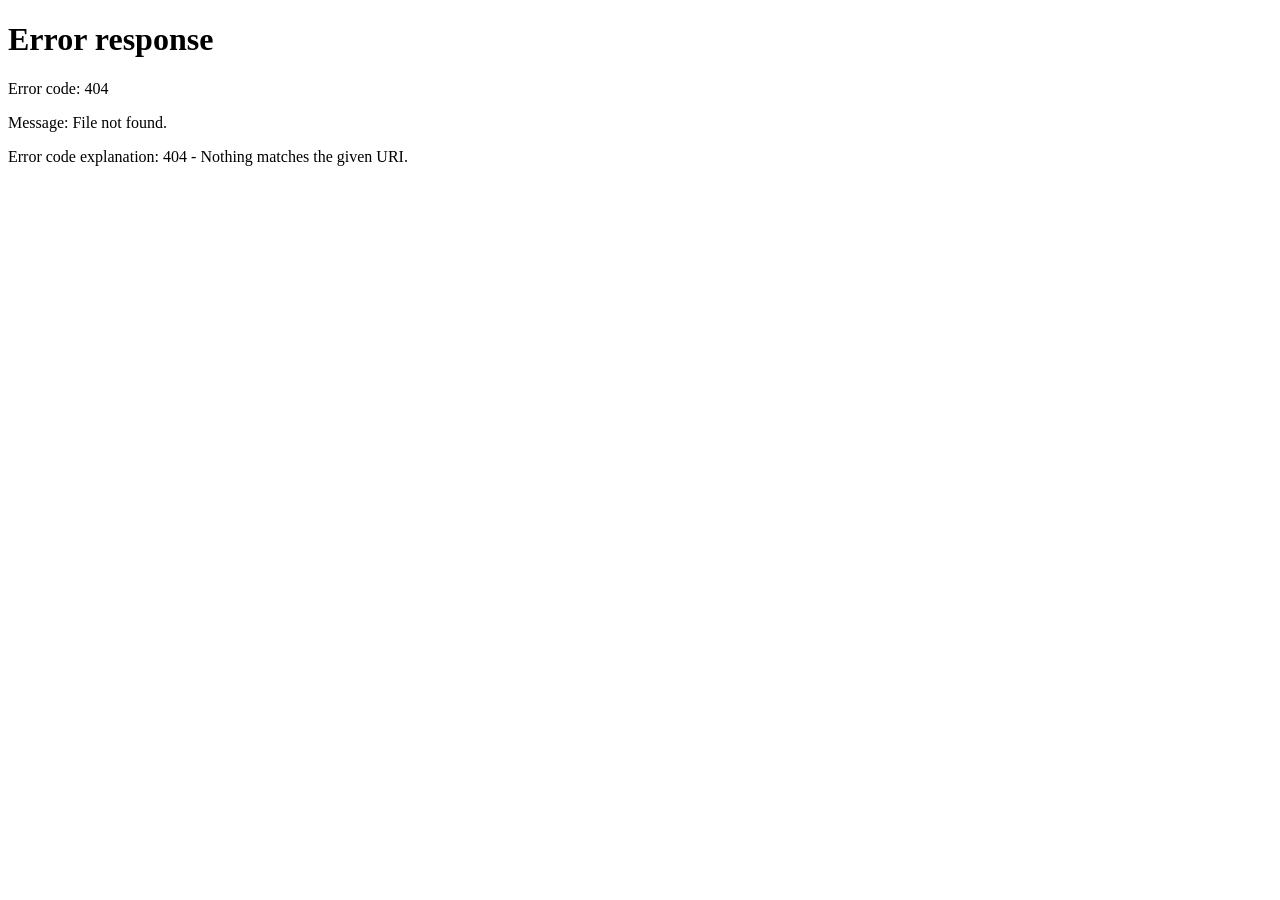
==== LUNETTE-GIFTS-FRONTEND/staff/index.html @ 9e0d80ba "Update link to open Boutique Store" ====
<!DOCTYPE html>
<html lang="en">
<head>
    <meta charset="UTF-8">
    <meta name="viewport" content="width=device-width, initial-scale=1.0">
    <title>Staff Order-Entry System — Lunette Gifts</title>
    <link rel="stylesheet" href="../css/boutique-theme.css">
    <link rel="stylesheet" href="../css/dashboard.css">
</head>
<body>

    <div class="dashboard-layout">
        <!-- Sidebar -->
        <aside class="dashboard-sidebar">
            <div class="sidebar-header">
                <div class="sidebar-logo-title">LUNETTE GIFTS</div>
                <div class="sidebar-logo-role">Staff Order-Entry</div>
            </div>

            <ul class="sidebar-nav">
                <li class="sidebar-link active" onclick="switchStaffTab('staff-tab-entry')">
                    <span>📝</span> Walk-in / Phone Order
                </li>
                <li class="sidebar-link" onclick="switchStaffTab('staff-tab-orders')">
                    <span>📦</span> Orders & Status
                </li>
                <li class="sidebar-link" onclick="switchStaffTab('staff-tab-inventory')">
                    <span>🏷️</span> Live Stock & Inventory
                </li>
            </ul>

            <div class="sidebar-footer">
                <div>
                    <span style="font-size: 11px; color: #786C68; display: block;">Logged in as:</span>
                    <strong class="user-tag" id="staff-username-display">Staff</strong>
                </div>
                <button class="logout-btn" onclick="staffLogout()">Logout</button>
            </div>
        </aside>

        <!-- Main Content -->
        <main class="dashboard-main">
            <!-- Top Header -->
            <div class="dashboard-header">
                <div>
                    <h1 class="dashboard-title">Staff Workshop Terminal</h1>
                    <p class="dashboard-desc">Assist walk-in clients, intake customer photos, and track production progress.</p>
                </div>
                <a href="/index.html" class="btn-secondary" style="font-size: 12px; padding: 8px 16px;">
    👁️ Open Boutique Store
</a>
            </div>

            <!-- TAB 1: ORDER ENTRY SYSTEM -->
            <div id="staff-tab-entry" class="staff-pane">
                <div class="dash-panel">
                    <h2 style="font-size: 18px; color: #2C2523; margin-bottom: 20px;">
                        New Customer Walk-in / Phone Order
                    </h2>

                    <!-- Step 1: Customer Lookup / Register -->
                    <div style="background: #FAF7F2; border: 1px solid #EADBCE; border-radius: 12px; padding: 20px; margin-bottom: 24px;">
                        <h3 style="font-size: 15px; margin-bottom: 12px;">Step 1: Customer Identification</h3>
                        <div style="display: flex; gap: 10px; max-width: 480px;">
                            <input type="text" class="input-field" id="staff-cust-search" placeholder="Enter Phone or Email" style="margin: 0;">
                            <button type="button" class="btn-secondary" onclick="lookupCustomer()" style="white-space: nowrap;">Find Customer</button>
                        </div>
                        <div id="staff-cust-result"></div>
                    </div>

                    <!-- Step 2: Product & Dynamic Photo Slots -->
                    <form id="staff-order-form" onsubmit="submitStaffOrder(event)">
                        <div style="background: #FAF7F2; border: 1px solid #EADBCE; border-radius: 12px; padding: 20px; margin-bottom: 24px;">
                            <h3 style="font-size: 15px; margin-bottom: 14px;">Step 2: Choose Product & Customization</h3>

                            <div style="display: grid; grid-template-columns: 1fr 1fr; gap: 16px; margin-bottom: 16px;">
                                <div>
                                    <label style="font-size: 12px; font-weight: 600;">Product Category & Type *</label>
                                    <select class="input-field" id="staff-product-select" onchange="onStaffProductChange(this.value)" required>
                                        <option value="">-- Choose Product --</option>
                                    </select>
                                </div>

                                <div id="staff-variant-group" style="display: none;">
                                    <label style="font-size: 12px; font-weight: 600;">Variant & Size *</label>
                                    <select class="input-field" id="staff-variant-select" onchange="onStaffVariantChange(this.value)">
                                    </select>
                                </div>
                            </div>

                            <div style="display: flex; align-items: center; gap: 20px; margin-bottom: 16px;">
                                <div>
                                    <label style="font-size: 12px; font-weight: 600; display: block; margin-bottom: 6px;">Quantity</label>
                                    <div class="qty-controller">
                                        <button type="button" class="qty-btn" onclick="adjustStaffQty(-1)">−</button>
                                        <input type="text" class="qty-input" id="staff-qty-input" value="1" readonly>
                                        <button type="button" class="qty-btn" onclick="adjustStaffQty(1)">+</button>
                                    </div>
                                </div>

                                <div style="margin-top: 18px;">
                                    <label style="display: flex; align-items: center; gap: 8px; cursor: pointer;">
                                        <input type="checkbox" id="staff-customization-check" onchange="calcStaffPrice()">
                                        <span style="font-size: 13px; font-weight: 600;">Add Customization</span>
                                    </label>
                                </div>
                            </div>

                            <div style="margin-bottom: 16px;">
                                <label style="font-size: 12px; font-weight: 600;">Customization Instructions / Text</label>
                                <input type="text" class="input-field" id="staff-custom-instructions" placeholder="e.g. Inscribe 'Happy 25th Anniversary' in cursive">
                            </div>

                            <!-- Dynamic Photo Slots Grid -->
                            <div style="border-top: 1px dashed #DBC8B8; padding-top: 16px;">
                                <div style="display: flex; justify-content: space-between; align-items: center; margin-bottom: 10px;">
                                    <strong style="font-size: 14px;">Customer Photos Upload</strong>
                                    <span id="staff-upload-counter" style="background: #C46D7E; color: #fff; font-size: 11px; padding: 2px 10px; border-radius: 999px;">0 / 0 photos</span>
                                </div>
                                <div id="staff-photo-slots" style="display: flex; gap: 10px; flex-wrap: wrap;">
                                    <!-- Dynamic slots populated by staff.js -->
                                </div>
                            </div>
                        </div>

                        <!-- Step 3: Delivery & Payment Details -->
                        <div style="background: #FAF7F2; border: 1px solid #EADBCE; border-radius: 12px; padding: 20px; margin-bottom: 24px;">
                            <h3 style="font-size: 15px; margin-bottom: 14px;">Step 3: Shipping & Payment Intake</h3>

                            <div style="display: grid; grid-template-columns: 1fr 1fr; gap: 14px; margin-bottom: 14px;">
                                <div>
                                    <label style="font-size: 12px; font-weight: 600;">Customer Full Name *</label>
                                    <input type="text" class="input-field" id="staff-order-name" required>
                                </div>
                                <div>
                                    <label style="font-size: 12px; font-weight: 600;">Phone / WhatsApp *</label>
                                    <input type="tel" class="input-field" id="staff-order-phone" required>
                                </div>
                            </div>

                            <div style="margin-bottom: 14px;">
                                <label style="font-size: 12px; font-weight: 600;">Email</label>
                                <input type="email" class="input-field" id="staff-order-email">
                            </div>

                            <div style="margin-bottom: 14px;">
                                <label style="font-size: 12px; font-weight: 600;">Shipping Address *</label>
                                <textarea class="input-field" id="staff-order-address" rows="2" required></textarea>
                            </div>

                            <div style="display: grid; grid-template-columns: 1fr 1fr; gap: 14px; margin-bottom: 14px;">
                                <div>
                                    <label style="font-size: 12px; font-weight: 600;">PIN Code *</label>
                                    <input type="text" class="input-field" id="staff-order-pin" placeholder="625001" required>
                                </div>
                                <div>
                                    <label style="font-size: 12px; font-weight: 600;">Delivery Zone *</label>
                                    <select class="input-field" id="staff-zone-select" onchange="calcStaffPrice()">
                                        <option value="MADURAI">Madurai Local (Flat ₹70)</option>
                                        <option value="OUTSIDE_MADURAI">Outside Madurai (Flat ₹100)</option>
                                    </select>
                                </div>
                            </div>

                            <div style="display: grid; grid-template-columns: 1fr 1fr; gap: 14px; margin-bottom: 14px;">
                                <div>
                                    <label style="font-size: 12px; font-weight: 600;">Payment Status *</label>
                                    <select class="input-field" id="staff-payment-status-select">
                                        <option value="PENDING">Pending Payment</option>
                                        <option value="CONFIRMED">Confirmed / Paid</option>
                                    </select>
                                </div>
                                <div>
                                    <label style="font-size: 12px; font-weight: 600;">Payment Reference / Notes</label>
                                    <input type="text" class="input-field" id="staff-payment-ref" placeholder="e.g. Cash received / UPI ID">
                                </div>
                            </div>

                            <div>
                                <label style="font-size: 12px; font-weight: 600;">Internal Staff Notes</label>
                                <input type="text" class="input-field" id="staff-order-notes" placeholder="e.g. Customer will pick up from store on Friday">
                            </div>
                        </div>

                        <!-- Price Breakdown & Submit -->
                        <div style="display: flex; align-items: center; justify-content: space-between; background: #FFFFFF; border: 1px solid #EFE4D8; border-radius: 12px; padding: 20px;">
                            <div>
                                <span style="font-size: 12px; color: #786C68;">Items Subtotal: <strong id="staff-order-subtotal">₹0</strong> | Delivery: <strong id="staff-order-delivery">₹70</strong></span>
                                <div style="font-size: 22px; font-weight: 700; color: #2C2523;">
                                    Total: <span id="staff-order-total" style="color: #C46D7E;">₹70</span>
                                </div>
                            </div>
                            <button type="submit" class="btn-primary" style="padding: 14px 28px;">
                                Submit Staff Order ➔
                            </button>
                        </div>
                    </form>
                </div>
            </div>

            <!-- TAB 2: ORDERS LIST & STATUS UPDATES -->
            <div id="staff-tab-orders" class="staff-pane" style="display: none;">
                <div class="dash-panel">
                    <div class="panel-header">
                        <h2 class="panel-title">Assigned & Active Workshop Orders</h2>
                        <button class="btn-action" onclick="loadStaffOrders()">↻ Refresh</button>
                    </div>

                    <table class="dash-table">
                        <thead>
                            <tr>
                                <th>Order Number</th>
                                <th>Customer</th>
                                <th>Items</th>
                                <th>Total</th>
                                <th>Status</th>
                                <th>Payment</th>
                                <th>Actions</th>
                            </tr>
                        </thead>
                        <tbody id="staff-orders-tbody">
                            <!-- Populated via staff.js -->
                        </tbody>
                    </table>
                </div>
            </div>

            <!-- TAB 3: LIVE INVENTORY -->
            <div id="staff-tab-inventory" class="staff-pane" style="display: none;">
                <div class="dash-panel">
                    <div class="panel-header">
                        <h2 class="panel-title">Workshop Stock Availability</h2>
                        <button class="btn-action" onclick="loadStaffInventory()">↻ Refresh</button>
                    </div>

                    <table class="dash-table">
                        <thead>
                            <tr>
                                <th>Product</th>
                                <th>Category</th>
                                <th>Price</th>
                                <th>Available Stock</th>
                                <th>Status</th>
                            </tr>
                        </thead>
                        <tbody id="staff-inventory-tbody">
                            <!-- Populated via staff.js -->
                        </tbody>
                    </table>
                </div>
            </div>
        </main>
    </div>

    <!-- Modal: Update Order Status -->
    <div class="modal-backdrop" id="staff-status-modal">
        <div class="modal-container" style="max-width: 440px; padding: 24px;">
            <h3 style="font-size: 18px; margin-bottom: 16px;">Update Order Status</h3>
            <input type="hidden" id="staff-status-order-id">

            <div style="margin-bottom: 14px;">
                <label style="font-size: 12px; font-weight: 600;">Lifecycle Status</label>
                <select class="input-field" id="staff-new-status-select">
                    <option value="ORDER_PLACED">ORDER_PLACED</option>
                    <option value="PAYMENT_CONFIRMED">PAYMENT_CONFIRMED</option>
                    <option value="DESIGN_PENDING">DESIGN_PENDING</option>
                    <option value="DESIGN_APPROVED">DESIGN_APPROVED</option>
                    <option value="IN_PRODUCTION">IN_PRODUCTION</option>
                    <option value="READY">READY</option>
                    <option value="OUT_FOR_DELIVERY">OUT_FOR_DELIVERY</option>
                    <option value="DELIVERED">DELIVERED</option>
                    <option value="CANCELLED">CANCELLED</option>
                </select>
            </div>

            <div style="margin-bottom: 20px;">
                <label style="font-size: 12px; font-weight: 600;">Status Notes (Visible in Tracking)</label>
                <input type="text" class="input-field" id="staff-status-notes" placeholder="e.g. Frame moulding cut & joined">
            </div>

            <div style="display: flex; gap: 10px; justify-content: flex-end;">
                <button class="btn-secondary" onclick="closeStaffStatusModal()">Cancel</button>
                <button class="btn-primary" onclick="updateStaffOrderStatus()">Save Status</button>
            </div>
        </div>
    </div>

    <!-- Scripts -->
    <script src="../js/config.js"></script>
    <script src="../js/boutique.js"></script>
    <script src="../js/staff.js"></script>
    <script>
        function switchStaffTab(paneId) {
            document.querySelectorAll('.staff-pane').forEach(p => p.style.display = 'none');
            document.querySelectorAll('.sidebar-link').forEach(l => l.classList.remove('active'));

            const target = document.getElementById(paneId);
            if (target) target.style.display = 'block';

            if (event && event.currentTarget) {
                event.currentTarget.classList.add('active');
            }
        }
    </script>
</body>
</html>
---- LUNETTE-GIFTS-FRONTEND/css/boutique-theme.css ----
/* =========================================================
   LUNETTE GIFTS — BOUTIQUE PREMIUM FLORAL THEME
   ========================================================= */

@import url('https://fonts.googleapis.com/css2?family=Playfair+Display:ital,wght@0,400;0,600;0,700;1,400;1,600&family=Poppins:wght@300;400;500;600;700&display=swap');

:root {
    --bg-ivory: #FAF7F2;
    --bg-surface: #FFFFFF;
    --bg-warm: #F4EDE4;
    --bg-cream: #FDFBF7;

    --rose-50: #FFF5F7;
    --rose-100: #FCE6EB;
    --rose-200: #F7CCD6;
    --rose-400: #E892A2;
    --rose-500: #C46D7E;
    --rose-600: #A85364;

    --sage-100: #EBF3ED;
    --sage-300: #A3C2AC;
    --sage-500: #7C9D86;
    --sage-700: #5B7B66;

    --gold-300: #E2CEB8;
    --gold-500: #B8977E;
    --gold-700: #8C6D54;

    --text-main: #2C2523;
    --text-muted: #786C68;
    --text-light: #A39692;

    --border-soft: #EFE4D8;
    --border-hover: #DBC8B8;

    --shadow-sm: 0 2px 8px rgba(92, 62, 45, 0.05);
    --shadow-md: 0 8px 24px rgba(92, 62, 45, 0.08);
    --shadow-lg: 0 16px 40px rgba(92, 62, 45, 0.12);

    --radius-sm: 8px;
    --radius-md: 14px;
    --radius-lg: 22px;
    --radius-full: 9999px;
}

* {
    box-sizing: border-box;
    margin: 0;
    padding: 0;
}

body {
    font-family: 'Poppins', sans-serif;
    background-color: var(--bg-ivory);
    color: var(--text-main);
    line-height: 1.6;
    overflow-x: hidden;
}

h1, h2, h3, h4, .font-serif {
    font-family: 'Playfair Display', serif;
}

a {
    color: inherit;
    text-decoration: none;
}

button {
    font-family: inherit;
    cursor: pointer;
    border: none;
    outline: none;
}

/* =========================================================
   TOP NOTICE & HEADER
   ========================================================= */

.top-bar {
    background: linear-gradient(90deg, #F8E5E8 0%, #FAF0E6 50%, #EBF3ED 100%);
    text-align: center;
    padding: 7px 16px;
    font-size: 12px;
    font-weight: 500;
    color: var(--rose-600);
    letter-spacing: 0.5px;
    border-bottom: 1px solid rgba(196, 109, 126, 0.15);
}

.site-header {
    position: sticky;
    top: 0;
    z-index: 1000;
    background: rgba(250, 247, 242, 0.95);
    backdrop-filter: blur(12px);
    border-bottom: 1px solid var(--border-soft);
    transition: all 0.3s ease;
}

.header-container {
    max-width: 1240px;
    margin: 0 auto;
    padding: 16px 24px;
    display: flex;
    align-items: center;
    justify-content: space-between;
}

.brand-logo {
    display: flex;
    align-items: center;
    gap: 10px;
}

.brand-logo svg {
    width: 34px;
    height: 34px;
    color: var(--rose-500);
}

.brand-title {
    font-family: 'Playfair Display', serif;
    font-size: 22px;
    font-weight: 700;
    letter-spacing: 2px;
    color: var(--text-main);
    text-transform: uppercase;
}

.brand-subtitle {
    display: block;
    font-size: 10px;
    font-family: 'Poppins', sans-serif;
    color: var(--sage-700);
    letter-spacing: 1.5px;
    text-transform: uppercase;
    margin-top: -2px;
}

.nav-menu {
    display: flex;
    align-items: center;
    gap: 28px;
    list-style: none;
}

.nav-link {
    font-size: 14px;
    font-weight: 500;
    color: var(--text-main);
    transition: color 0.2s ease;
    position: relative;
    padding: 6px 0;
}

.nav-link:hover, .nav-link.active {
    color: var(--rose-500);
}

.nav-link::after {
    content: '';
    position: absolute;
    bottom: 0;
    left: 0;
    width: 0%;
    height: 2px;
    background-color: var(--rose-500);
    transition: width 0.25s ease;
}

.nav-link:hover::after, .nav-link.active::after {
    width: 100%;
}

.header-actions {
    display: flex;
    align-items: center;
    gap: 18px;
}

.header-icon-btn {
    position: relative;
    background: transparent;
    padding: 8px;
    border-radius: var(--radius-full);
    color: var(--text-main);
    transition: all 0.2s ease;
    display: flex;
    align-items: center;
    justify-content: center;
}

.header-icon-btn:hover {
    background: var(--rose-100);
    color: var(--rose-500);
}

.badge {
    position: absolute;
    top: 2px;
    right: 2px;
    background: var(--rose-500);
    color: #FFFFFF;
    font-size: 10px;
    font-weight: 600;
    width: 18px;
    height: 18px;
    border-radius: var(--radius-full);
    display: flex;
    align-items: center;
    justify-content: center;
}

.mobile-menu-toggle {
    display: none;
    background: none;
    font-size: 22px;
    color: var(--text-main);
}

/* =========================================================
   HERO BANNER
   ========================================================= */

.hero-section {
    position: relative;
    padding: 70px 24px 80px;
    background: radial-gradient(circle at 80% 20%, #FCECEF 0%, #FAF7F2 60%);
    overflow: hidden;
}

.hero-container {
    max-width: 1240px;
    margin: 0 auto;
    display: grid;
    grid-template-columns: 1.1fr 0.9fr;
    gap: 50px;
    align-items: center;
}

.hero-badge {
    display: inline-flex;
    align-items: center;
    gap: 8px;
    padding: 6px 14px;
    background: var(--rose-100);
    color: var(--rose-600);
    border-radius: var(--radius-full);
    font-size: 12px;
    font-weight: 600;
    margin-bottom: 20px;
    letter-spacing: 0.5px;
}

.hero-title {
    font-size: 48px;
    line-height: 1.18;
    color: var(--text-main);
    margin-bottom: 18px;
}

.hero-title span {
    color: var(--rose-500);
    font-style: italic;
}

.hero-subtitle {
    font-size: 16px;
    color: var(--text-muted);
    margin-bottom: 34px;
    max-width: 520px;
}

.hero-buttons {
    display: flex;
    flex-wrap: wrap;
    gap: 16px;
}

.btn-primary {
    background: linear-gradient(135deg, var(--rose-500) 0%, var(--rose-600) 100%);
    color: #FFFFFF;
    padding: 14px 28px;
    border-radius: var(--radius-full);
    font-size: 14px;
    font-weight: 600;
    letter-spacing: 0.5px;
    box-shadow: 0 8px 20px rgba(196, 109, 126, 0.35);
    transition: all 0.25s ease;
    display: inline-flex;
    align-items: center;
    gap: 8px;
}

.btn-primary:hover {
    transform: translateY(-2px);
    box-shadow: 0 12px 28px rgba(196, 109, 126, 0.45);
}

.btn-secondary {
    background: #FFFFFF;
    color: var(--text-main);
    border: 1px solid var(--border-soft);
    padding: 14px 28px;
    border-radius: var(--radius-full);
    font-size: 14px;
    font-weight: 600;
    box-shadow: var(--shadow-sm);
    transition: all 0.25s ease;
    display: inline-flex;
    align-items: center;
    gap: 8px;
}

.btn-secondary:hover {
    background: var(--bg-warm);
    border-color: var(--border-hover);
    transform: translateY(-2px);
}

.hero-visual {
    position: relative;
    display: flex;
    justify-content: center;
}

.hero-visual-card {
    background: #FFFFFF;
    padding: 16px;
    border-radius: var(--radius-lg);
    box-shadow: var(--shadow-lg);
    border: 1px solid var(--border-soft);
    position: relative;
    transform: rotate(2deg);
    transition: transform 0.4s ease;
    max-width: 380px;
    width: 100%;
}

.hero-visual-card:hover {
    transform: rotate(0deg) scale(1.02);
}

.hero-visual-card img {
    width: 100%;
    border-radius: var(--radius-md);
    display: block;
}

.floating-pill {
    position: absolute;
    bottom: -15px;
    left: -15px;
    background: #FFFFFF;
    padding: 10px 18px;
    border-radius: var(--radius-full);
    box-shadow: var(--shadow-md);
    display: flex;
    align-items: center;
    gap: 10px;
    font-size: 13px;
    font-weight: 600;
    color: var(--sage-700);
    border: 1px solid var(--sage-100);
}

/* Subtle Floating Flower Petals */
.floating-petal-bg {
    position: absolute;
    width: 18px;
    height: 24px;
    background: radial-gradient(circle, #FCD9E0, #F7B5C2);
    border-radius: 50% 0 50% 50%;
    opacity: 0.4;
    pointer-events: none;
    animation: drift 10s infinite ease-in-out;
}

@keyframes drift {
    0% { transform: translate(0, 0) rotate(0deg); }
    50% { transform: translate(30px, 40px) rotate(180deg); }
    100% { transform: translate(0, 0) rotate(360deg); }
}

/* =========================================================
   CATEGORY SECTION
   ========================================================= */

.section {
    padding: 70px 24px;
    max-width: 1240px;
    margin: 0 auto;
}

.section-header {
    text-align: center;
    margin-bottom: 45px;
}

.section-subtitle {
    font-size: 12px;
    font-weight: 600;
    letter-spacing: 2px;
    text-transform: uppercase;
    color: var(--rose-500);
    margin-bottom: 6px;
    display: block;
}

.section-title {
    font-size: 34px;
    color: var(--text-main);
}

.categories-grid {
    display: grid;
    grid-template-columns: repeat(auto-fit, minmax(240px, 1fr));
    gap: 24px;
}

.category-card {
    background: var(--bg-surface);
    border: 1px solid var(--border-soft);
    border-radius: var(--radius-md);
    padding: 24px;
    text-align: center;
    box-shadow: var(--shadow-sm);
    transition: all 0.3s cubic-bezier(0.16, 1, 0.3, 1);
    cursor: pointer;
}

.category-card:hover {
    transform: translateY(-6px);
    box-shadow: var(--shadow-md);
    border-color: var(--rose-200);
}

.category-icon {
    width: 72px;
    height: 72px;
    margin: 0 auto 16px;
    border-radius: var(--radius-full);
    background: var(--rose-50);
    display: flex;
    align-items: center;
    justify-content: center;
}

.category-icon img {
    width: 50px;
    height: 50px;
}

.category-title {
    font-size: 18px;
    margin-bottom: 6px;
    color: var(--text-main);
}

.category-desc {
    font-size: 13px;
    color: var(--text-muted);
}

/* =========================================================
   PRODUCT CATALOG GRID
   ========================================================= */

.products-grid {
    display: grid;
    grid-template-columns: repeat(auto-fill, minmax(270px, 1fr));
    gap: 28px;
}

.product-card {
    background: var(--bg-surface);
    border-radius: var(--radius-md);
    border: 1px solid var(--border-soft);
    overflow: hidden;
    box-shadow: var(--shadow-sm);
    transition: all 0.3s ease;
    display: flex;
    flex-direction: column;
}

.product-card:hover {
    transform: translateY(-5px);
    box-shadow: var(--shadow-md);
    border-color: var(--rose-200);
}

.product-thumb {
    position: relative;
    width: 100%;
    height: 230px;
    background: var(--bg-warm);
    overflow: hidden;
    display: flex;
    align-items: center;
    justify-content: center;
}

.product-thumb img {
    width: 100%;
    height: 100%;
    object-fit: contain;
    transition: transform 0.4s ease;
}

.product-card:hover .product-thumb img {
    transform: scale(1.04);
}

.product-badge {
    position: absolute;
    top: 14px;
    left: 14px;
    background: rgba(255, 255, 255, 0.9);
    backdrop-filter: blur(4px);
    padding: 4px 10px;
    border-radius: var(--radius-full);
    font-size: 11px;
    font-weight: 600;
    color: var(--rose-600);
    border: 1px solid var(--rose-100);
}

.product-info {
    padding: 20px;
    display: flex;
    flex-direction: column;
    flex-grow: 1;
}

.product-category-tag {
    font-size: 11px;
    text-transform: uppercase;
    letter-spacing: 1px;
    color: var(--sage-700);
    font-weight: 600;
    margin-bottom: 6px;
}

.product-name {
    font-size: 19px;
    color: var(--text-main);
    margin-bottom: 8px;
}

.product-desc {
    font-size: 13px;
    color: var(--text-muted);
    margin-bottom: 16px;
    flex-grow: 1;
    display: -webkit-box;
    -webkit-line-clamp: 2;
    -webkit-box-orient: vertical;
    overflow: hidden;
}

.product-footer {
    display: flex;
    align-items: center;
    justify-content: space-between;
    padding-top: 14px;
    border-top: 1px solid var(--border-soft);
}

.product-price {
    font-size: 18px;
    font-weight: 700;
    color: var(--text-main);
}

.product-price small {
    font-size: 12px;
    font-weight: 400;
    color: var(--text-muted);
}

.btn-customize {
    background: var(--rose-500);
    color: #FFFFFF;
    padding: 9px 18px;
    border-radius: var(--radius-full);
    font-size: 13px;
    font-weight: 600;
    transition: all 0.2s ease;
}

.btn-customize:hover {
    background: var(--rose-600);
    transform: scale(1.03);
}

/* =========================================================
   CUSTOMIZATION MODAL (HEART OF THE PERSONALIZATION SYSTEM)
   ========================================================= */

.modal-backdrop {
    position: fixed;
    inset: 0;
    background: rgba(44, 37, 35, 0.6);
    backdrop-filter: blur(6px);
    z-index: 2000;
    display: flex;
    align-items: center;
    justify-content: center;
    padding: 16px;
    opacity: 0;
    visibility: hidden;
    transition: all 0.3s ease;
}

.modal-backdrop.active {
    opacity: 1;
    visibility: visible;
}

.modal-container {
    background: var(--bg-surface);
    border-radius: var(--radius-lg);
    max-width: 820px;
    width: 100%;
    max-height: 90vh;
    overflow-y: auto;
    box-shadow: var(--shadow-lg);
    border: 1px solid var(--border-soft);
    transform: translateY(20px);
    transition: transform 0.3s cubic-bezier(0.16, 1, 0.3, 1);
}

.modal-backdrop.active .modal-container {
    transform: translateY(0);
}

.modal-header {
    padding: 20px 28px;
    border-bottom: 1px solid var(--border-soft);
    display: flex;
    align-items: center;
    justify-content: space-between;
}

.modal-title {
    font-size: 22px;
    color: var(--text-main);
}

.modal-close-btn {
    background: none;
    font-size: 24px;
    color: var(--text-light);
    transition: color 0.2s;
}

.modal-close-btn:hover {
    color: var(--rose-500);
}

.modal-body {
    padding: 28px;
}

/* Variant & Option Selectors */
.options-group {
    margin-bottom: 24px;
}

.options-label {
    font-size: 13px;
    font-weight: 600;
    text-transform: uppercase;
    letter-spacing: 1px;
    color: var(--text-main);
    margin-bottom: 10px;
    display: block;
}

.variant-chips {
    display: flex;
    flex-wrap: wrap;
    gap: 10px;
}

.variant-chip {
    border: 1.5px solid var(--border-soft);
    background: var(--bg-ivory);
    padding: 10px 18px;
    border-radius: var(--radius-md);
    cursor: pointer;
    transition: all 0.2s ease;
    display: flex;
    flex-direction: column;
    align-items: flex-start;
}

.variant-chip.selected {
    border-color: var(--rose-500);
    background: var(--rose-50);
    box-shadow: 0 0 0 1px var(--rose-500);
}

.variant-name {
    font-size: 14px;
    font-weight: 600;
    color: var(--text-main);
}

.variant-meta {
    font-size: 11px;
    color: var(--rose-600);
    margin-top: 2px;
    font-weight: 500;
}

/* Quantity Controls */
.qty-controller {
    display: inline-flex;
    align-items: center;
    border: 1.5px solid var(--border-soft);
    border-radius: var(--radius-full);
    overflow: hidden;
    background: var(--bg-ivory);
}

.qty-btn {
    width: 38px;
    height: 38px;
    background: none;
    font-size: 18px;
    font-weight: 600;
    color: var(--text-main);
    display: flex;
    align-items: center;
    justify-content: center;
    transition: background 0.2s;
}

.qty-btn:hover {
    background: var(--rose-100);
    color: var(--rose-500);
}

.qty-input {
    width: 50px;
    height: 38px;
    border: none;
    background: transparent;
    text-align: center;
    font-size: 15px;
    font-weight: 600;
    color: var(--text-main);
}

/* Customization Toggle Card */
.customization-card {
    background: var(--bg-ivory);
    border: 1px solid var(--border-soft);
    border-radius: var(--radius-md);
    padding: 16px 20px;
    margin-bottom: 24px;
}

.customization-toggle {
    display: flex;
    align-items: center;
    gap: 12px;
    cursor: pointer;
}

.customization-toggle input[type="checkbox"] {
    width: 18px;
    height: 18px;
    accent-color: var(--rose-500);
}

.customization-fields {
    margin-top: 16px;
    padding-top: 16px;
    border-top: 1px dashed var(--border-soft);
    display: none;
}

.customization-fields.open {
    display: block;
}

.input-field {
    width: 100%;
    padding: 10px 14px;
    border: 1px solid var(--border-soft);
    border-radius: var(--radius-sm);
    font-family: inherit;
    font-size: 14px;
    margin-top: 6px;
    margin-bottom: 12px;
    background: #FFFFFF;
}

.input-field:focus {
    border-color: var(--rose-500);
    outline: none;
}

/* =========================================================
   DYNAMIC PHOTO UPLOAD SLOTS GRID
   ========================================================= */

.photo-upload-section {
    background: var(--bg-cream);
    border: 1.5px solid var(--rose-200);
    border-radius: var(--radius-md);
    padding: 20px;
    margin-bottom: 24px;
}

.upload-header-row {
    display: flex;
    align-items: center;
    justify-content: space-between;
    margin-bottom: 14px;
}

.upload-status-counter {
    background: var(--rose-500);
    color: #FFFFFF;
    font-size: 12px;
    font-weight: 600;
    padding: 4px 12px;
    border-radius: var(--radius-full);
}

.photo-slots-grid {
    display: grid;
    grid-template-columns: repeat(auto-fill, minmax(115px, 1fr));
    gap: 14px;
}

.photo-slot {
    aspect-ratio: 1;
    border: 2px dashed var(--border-hover);
    border-radius: var(--radius-sm);
    background: #FFFFFF;
    position: relative;
    overflow: hidden;
    display: flex;
    flex-direction: column;
    align-items: center;
    justify-content: center;
    cursor: pointer;
    transition: all 0.2s ease;
}

.photo-slot:hover {
    border-color: var(--rose-500);
    background: var(--rose-50);
}

.photo-slot.filled {
    border-style: solid;
    border-color: var(--rose-400);
}

.photo-slot img.slot-preview {
    width: 100%;
    height: 100%;
    object-fit: cover;
}

.slot-actions {
    position: absolute;
    inset: 0;
    background: rgba(44, 37, 35, 0.7);
    display: flex;
    align-items: center;
    justify-content: center;
    gap: 8px;
    opacity: 0;
    transition: opacity 0.2s;
}

.photo-slot:hover .slot-actions {
    opacity: 1;
}

.slot-action-btn {
    width: 32px;
    height: 32px;
    border-radius: var(--radius-full);
    background: #FFFFFF;
    color: var(--text-main);
    display: flex;
    align-items: center;
    justify-content: center;
    font-size: 13px;
    transition: transform 0.2s;
}

.slot-action-btn:hover {
    transform: scale(1.1);
    color: var(--rose-500);
}

.slot-placeholder {
    display: flex;
    flex-direction: column;
    align-items: center;
    gap: 4px;
    color: var(--text-light);
    font-size: 11px;
    font-weight: 500;
}

.slot-placeholder svg {
    width: 24px;
    height: 24px;
    color: var(--rose-400);
}

/* Modal Pricing Footer */
.modal-footer {
    padding: 20px 28px;
    background: var(--bg-ivory);
    border-top: 1px solid var(--border-soft);
    display: flex;
    align-items: center;
    justify-content: space-between;
}

.modal-price-calc {
    font-size: 13px;
    color: var(--text-muted);
}

.modal-total-display {
    font-size: 24px;
    font-weight: 700;
    color: var(--text-main);
}

/* =========================================================
   CART DRAWER & CHECKOUT
   ========================================================= */

.cart-drawer {
    position: fixed;
    top: 0;
    right: 0;
    width: 440px;
    max-width: 90vw;
    height: 100vh;
    background: var(--bg-surface);
    box-shadow: -10px 0 30px rgba(0, 0, 0, 0.15);
    z-index: 2500;
    transform: translateX(100%);
    transition: transform 0.35s cubic-bezier(0.16, 1, 0.3, 1);
    display: flex;
    flex-direction: column;
}

.cart-drawer.open {
    transform: translateX(0);
}

.cart-header {
    padding: 20px;
    border-bottom: 1px solid var(--border-soft);
    display: flex;
    align-items: center;
    justify-content: space-between;
}

.cart-items-list {
    flex-grow: 1;
    overflow-y: auto;
    padding: 20px;
}

.cart-item {
    display: flex;
    gap: 14px;
    padding-bottom: 16px;
    margin-bottom: 16px;
    border-bottom: 1px solid var(--border-soft);
}

.cart-item-img {
    width: 70px;
    height: 70px;
    border-radius: var(--radius-sm);
    background: var(--bg-warm);
    object-fit: cover;
}

.cart-item-info {
    flex-grow: 1;
}

.cart-item-title {
    font-size: 14px;
    font-weight: 600;
}

.cart-item-variant {
    font-size: 12px;
    color: var(--rose-600);
}

.cart-item-price {
    font-size: 14px;
    font-weight: 700;
    margin-top: 4px;
}

.cart-footer {
    padding: 20px;
    border-top: 1px solid var(--border-soft);
    background: var(--bg-ivory);
}

.cart-row {
    display: flex;
    align-items: center;
    justify-content: space-between;
    font-size: 14px;
    margin-bottom: 8px;
}

.cart-row.total {
    font-size: 18px;
    font-weight: 700;
    color: var(--text-main);
    border-top: 1px dashed var(--border-hover);
    padding-top: 10px;
    margin-top: 10px;
}

/* =========================================================
   INSTAGRAM SHOWCASE SECTION
   ========================================================= */

.instagram-section {
    background: radial-gradient(circle at center, #FFF4F6 0%, #FAF7F2 100%);
    border-top: 1px solid var(--rose-100);
    border-bottom: 1px solid var(--rose-100);
    padding: 60px 24px;
    text-align: center;
}

.instagram-banner {
    max-width: 650px;
    margin: 0 auto;
}

.instagram-btn {
    background: linear-gradient(135deg, #E1306C, #C13584, #833AB4);
    color: #FFFFFF;
    padding: 12px 28px;
    border-radius: var(--radius-full);
    font-size: 14px;
    font-weight: 600;
    letter-spacing: 0.5px;
    display: inline-flex;
    align-items: center;
    gap: 10px;
    margin-top: 20px;
    box-shadow: 0 6px 18px rgba(193, 53, 132, 0.3);
    transition: all 0.25s ease;
}

.instagram-btn:hover {
    transform: translateY(-2px);
    box-shadow: 0 10px 24px rgba(193, 53, 132, 0.4);
}

/* =========================================================
   FOOTER
   ========================================================= */

.site-footer {
    background: #2C2523;
    color: #F4EDE4;
    padding: 60px 24px 30px;
}

.footer-container {
    max-width: 1240px;
    margin: 0 auto;
    display: grid;
    grid-template-columns: 1.5fr 1fr 1fr 1fr;
    gap: 40px;
    margin-bottom: 40px;
}

.footer-logo {
    font-family: 'Playfair Display', serif;
    font-size: 24px;
    letter-spacing: 2px;
    color: #FFFFFF;
    margin-bottom: 12px;
}

.footer-desc {
    font-size: 13px;
    color: #A39692;
    line-height: 1.7;
    max-width: 320px;
}

.footer-col h4 {
    font-size: 15px;
    color: #FFFFFF;
    margin-bottom: 16px;
}

.footer-links {
    list-style: none;
    font-size: 13px;
}

.footer-links li {
    margin-bottom: 8px;
}

.footer-links a {
    color: #A39692;
    transition: color 0.2s;
}

.footer-links a:hover {
    color: var(--rose-400);
}

.footer-bottom {
    max-width: 1240px;
    margin: 0 auto;
    padding-top: 24px;
    border-top: 1px solid rgba(255, 255, 255, 0.1);
    display: flex;
    align-items: center;
    justify-content: space-between;
    font-size: 12px;
    color: #A39692;
}

/* =========================================================
   RESPONSIVE BREAKPOINTS
   ========================================================= */

@media (max-width: 900px) {
    .hero-container {
        grid-template-columns: 1fr;
        text-align: center;
    }
    .hero-subtitle {
        margin: 0 auto 30px;
    }
    .hero-buttons {
        justify-content: center;
    }
    .footer-container {
        grid-template-columns: 1fr 1fr;
    }
}

@media (max-width: 768px) {
    .nav-menu {
        display: none;
    }
    .mobile-menu-toggle {
        display: block;
    }
    .hero-title {
        font-size: 34px;
    }
    .modal-footer {
        flex-direction: column;
        gap: 16px;
        align-items: stretch;
    }
    .cart-drawer {
        width: 100vw;
    }
}
---- LUNETTE-GIFTS-FRONTEND/css/dashboard.css ----
/* =========================================================
   LUNETTE GIFTS — DASHBOARD & MANAGEMENT SYSTEM CSS
   ========================================================= */

.dashboard-layout {
    display: flex;
    min-height: 100vh;
    background: #F8F6F2;
}

/* Sidebar */
.dashboard-sidebar {
    width: 260px;
    background: #FFFFFF;
    border-right: 1px solid #EFE4D8;
    display: flex;
    flex-direction: column;
    position: sticky;
    top: 0;
    height: 100vh;
    z-index: 100;
}

.sidebar-header {
    padding: 24px 20px;
    border-bottom: 1px solid #EFE4D8;
}

.sidebar-logo-title {
    font-family: 'Playfair Display', serif;
    font-size: 19px;
    font-weight: 700;
    letter-spacing: 1.5px;
    color: #2C2523;
}

.sidebar-logo-role {
    font-size: 11px;
    font-weight: 600;
    letter-spacing: 1px;
    color: #C46D7E;
    text-transform: uppercase;
}

.sidebar-nav {
    flex-grow: 1;
    overflow-y: auto;
    padding: 16px 12px;
    list-style: none;
}

.sidebar-link {
    display: flex;
    align-items: center;
    gap: 12px;
    padding: 11px 16px;
    border-radius: 10px;
    font-size: 13px;
    font-weight: 500;
    color: #5C524F;
    cursor: pointer;
    margin-bottom: 4px;
    transition: all 0.2s ease;
}

.sidebar-link:hover {
    background: #FFF5F7;
    color: #C46D7E;
}

.sidebar-link.active {
    background: #C46D7E;
    color: #FFFFFF;
    font-weight: 600;
    box-shadow: 0 4px 12px rgba(196, 109, 126, 0.25);
}

.sidebar-footer {
    padding: 16px 20px;
    border-top: 1px solid #EFE4D8;
    display: flex;
    align-items: center;
    justify-content: space-between;
}

.user-tag {
    font-size: 12px;
    font-weight: 600;
    color: #2C2523;
}

.logout-btn {
    background: none;
    color: #A85364;
    font-size: 12px;
    font-weight: 600;
    padding: 6px 12px;
    border-radius: 6px;
    border: 1px solid #F7CCD6;
    transition: all 0.2s;
}

.logout-btn:hover {
    background: #C46D7E;
    color: #FFFFFF;
}

/* Main Content Area */
.dashboard-main {
    flex-grow: 1;
    padding: 30px;
    max-width: calc(100vw - 260px);
    overflow-y: auto;
}

.dashboard-header {
    display: flex;
    align-items: center;
    justify-content: space-between;
    margin-bottom: 24px;
}

.dashboard-title {
    font-size: 26px;
    color: #2C2523;
}

.dashboard-desc {
    font-size: 13px;
    color: #786C68;
}

/* URGENT ATTENTION BANNER */
.attention-card {
    background: #FFF9E6;
    border: 1.5px solid #F3DB94;
    border-radius: 14px;
    padding: 18px 24px;
    margin-bottom: 24px;
    box-shadow: 0 4px 14px rgba(184, 151, 126, 0.08);
}

.attention-title {
    font-size: 15px;
    font-weight: 700;
    color: #8A6400;
    margin-bottom: 12px;
    display: flex;
    align-items: center;
    gap: 8px;
}

.attention-items-grid {
    display: grid;
    grid-template-columns: repeat(auto-fit, minmax(220px, 1fr));
    gap: 12px;
}

.attention-chip {
    background: #FFFFFF;
    border: 1px solid #EADBCE;
    border-radius: 10px;
    padding: 10px 14px;
    display: flex;
    align-items: center;
    justify-content: space-between;
    cursor: pointer;
    transition: all 0.2s ease;
}

.attention-chip:hover {
    border-color: #C46D7E;
    box-shadow: 0 4px 10px rgba(0, 0, 0, 0.05);
}

.attention-chip span {
    font-size: 13px;
    font-weight: 500;
    color: #2C2523;
}

.attention-count {
    background: #C46D7E;
    color: #FFFFFF;
    font-size: 12px;
    font-weight: 700;
    padding: 2px 8px;
    border-radius: 999px;
}

/* METRICS GRID */
.metrics-period-bar {
    display: flex;
    align-items: center;
    justify-content: space-between;
    margin-bottom: 16px;
}

.period-tabs {
    display: flex;
    background: #EFE4D8;
    padding: 4px;
    border-radius: 30px;
}

.period-tab {
    padding: 6px 16px;
    border-radius: 20px;
    font-size: 12px;
    font-weight: 600;
    background: none;
    color: #5C524F;
    transition: all 0.2s;
}

.period-tab.active {
    background: #FFFFFF;
    color: #2C2523;
    box-shadow: 0 2px 6px rgba(0,0,0,0.06);
}

.metrics-grid {
    display: grid;
    grid-template-columns: repeat(auto-fit, minmax(220px, 1fr));
    gap: 20px;
    margin-bottom: 30px;
}

.metric-card {
    background: #FFFFFF;
    border: 1px solid #EFE4D8;
    border-radius: 14px;
    padding: 20px;
    box-shadow: 0 2px 8px rgba(92, 62, 45, 0.04);
}

.metric-label {
    font-size: 12px;
    font-weight: 600;
    text-transform: uppercase;
    letter-spacing: 0.5px;
    color: #786C68;
    margin-bottom: 6px;
}

.metric-value {
    font-size: 26px;
    font-weight: 700;
    color: #2C2523;
}

.metric-note {
    font-size: 11px;
    color: #A39692;
    margin-top: 4px;
}

/* PANELS & TABLES */
.dash-panel {
    background: #FFFFFF;
    border: 1px solid #EFE4D8;
    border-radius: 14px;
    padding: 24px;
    margin-bottom: 30px;
    box-shadow: 0 2px 8px rgba(92, 62, 45, 0.04);
}

.panel-header {
    display: flex;
    align-items: center;
    justify-content: space-between;
    margin-bottom: 18px;
    flex-wrap: wrap;
    gap: 12px;
}

.panel-title {
    font-size: 18px;
    color: #2C2523;
}

.search-filter-box {
    display: flex;
    align-items: center;
    gap: 10px;
}

.dash-input {
    padding: 8px 14px;
    border: 1px solid #EFE4D8;
    border-radius: 8px;
    font-size: 13px;
    background: #FAF7F2;
}

.dash-input:focus {
    border-color: #C46D7E;
    background: #FFFFFF;
    outline: none;
}

/* Tables */
.dash-table {
    width: 100%;
    border-collapse: collapse;
    font-size: 13px;
}

.dash-table th {
    text-align: left;
    padding: 12px 14px;
    background: #FAF7F2;
    color: #786C68;
    font-weight: 600;
    border-bottom: 1.5px solid #EFE4D8;
    white-space: nowrap;
}

.dash-table td {
    padding: 13px 14px;
    border-bottom: 1px solid #F4EDE4;
    color: #2C2523;
}

.dash-table tr:hover {
    background: #FFFDFB;
}

/* Status Badges */
.status-badge {
    display: inline-flex;
    align-items: center;
    padding: 4px 10px;
    border-radius: 999px;
    font-size: 11px;
    font-weight: 600;
    text-transform: uppercase;
}

.status-badge.placed { background: #E2ECF8; color: #1E5199; }
.status-badge.pending { background: #FFF3CD; color: #856404; }
.status-badge.confirmed { background: #D4EDDA; color: #155724; }
.status-badge.production { background: #E8D6F2; color: #5B2C7A; }
.status-badge.ready { background: #D1E7DD; color: #0F5132; }
.status-badge.delivered { background: #CFE2FF; color: #084298; }
.status-badge.cancelled { background: #F8D7DA; color: #842029; }

/* Action Buttons */
.btn-action {
    padding: 6px 12px;
    border-radius: 6px;
    font-size: 12px;
    font-weight: 600;
    background: #F4EDE4;
    color: #2C2523;
    border: 1px solid #EADBCE;
    transition: all 0.2s;
    display: inline-flex;
    align-items: center;
    gap: 4px;
}

.btn-action:hover {
    background: #C46D7E;
    color: #FFFFFF;
    border-color: #C46D7E;
}

.btn-zip {
    background: #5B7B66;
    color: #FFFFFF;
    border: none;
}

.btn-zip:hover {
    background: #466150;
    color: #FFFFFF;
}

/* Smart Suggestion Cards */
.suggestion-card {
    border: 1px solid #EADBCE;
    border-left: 5px solid #C46D7E;
    border-radius: 10px;
    padding: 16px 20px;
    background: #FFFBFB;
    margin-bottom: 14px;
}

.suggestion-title {
    font-size: 15px;
    font-weight: 700;
    color: #2C2523;
    margin-bottom: 6px;
}

.suggestion-meta {
    font-size: 12px;
    color: #786C68;
    margin-bottom: 8px;
}

.suggestion-action {
    font-size: 13px;
    font-weight: 600;
    color: #5B7B66;
}

/* Step Wizard for Staff Order Entry */
.wizard-steps {
    display: flex;
    gap: 12px;
    margin-bottom: 24px;
    flex-wrap: wrap;
}

.wizard-step {
    flex: 1;
    background: #FAF7F2;
    border: 1px solid #EFE4D8;
    border-radius: 10px;
    padding: 12px 16px;
    font-size: 13px;
    font-weight: 600;
    color: #786C68;
    text-align: center;
}

.wizard-step.active {
    background: #C46D7E;
    color: #FFFFFF;
    border-color: #C46D7E;
}

.wizard-step.done {
    background: #EBF3ED;
    color: #5B7B66;
    border-color: #A3C2AC;
}

/* Responsive */
@media (max-width: 900px) {
    .dashboard-layout {
        flex-direction: column;
    }
    .dashboard-sidebar {
        width: 100%;
        height: auto;
        position: relative;
    }
    .dashboard-main {
        max-width: 100%;
        padding: 16px;
    }
}
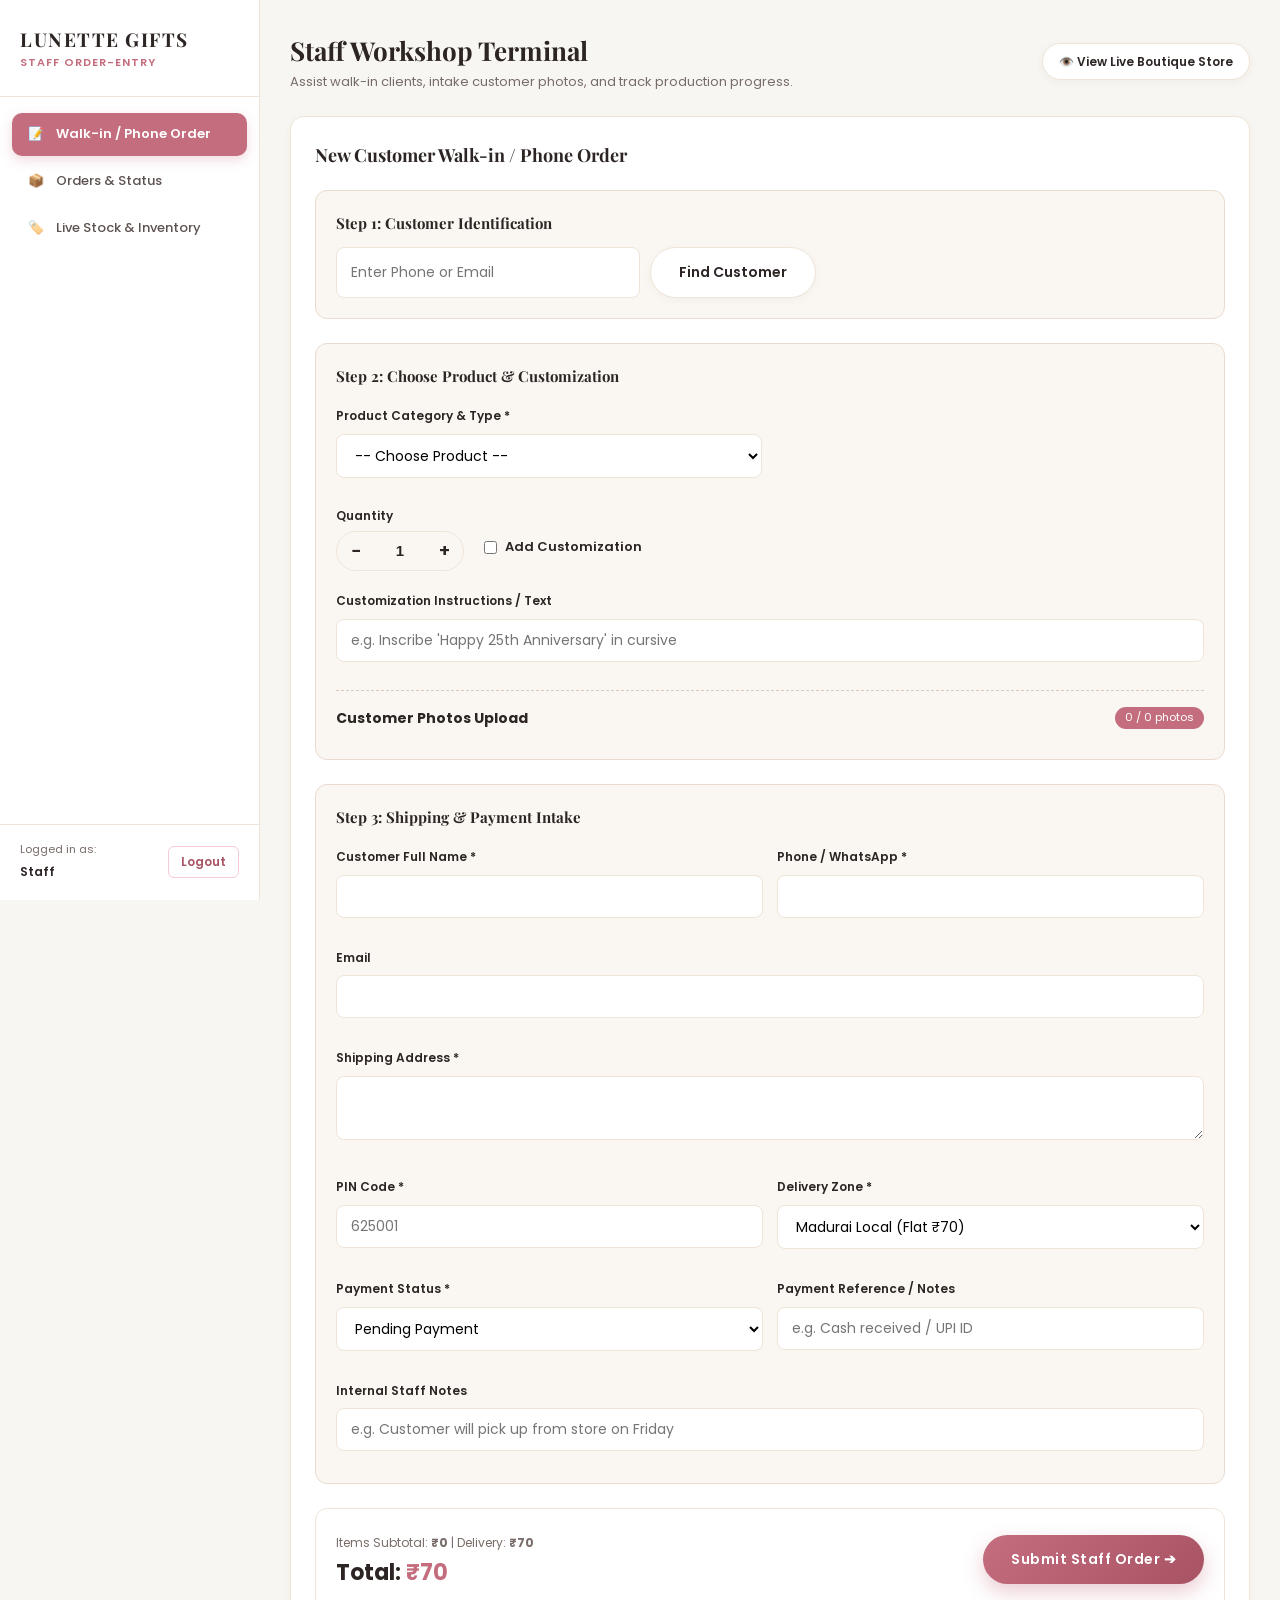
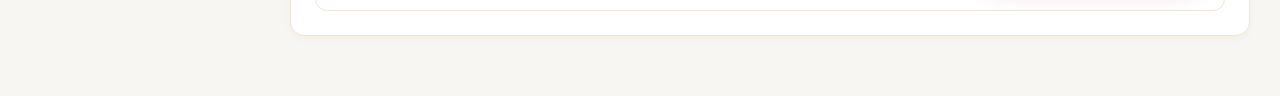
==== commit 5cca5fd6: "Update links and script paths in index.html" ====
--- a/LUNETTE-GIFTS-FRONTEND/staff/index.html
+++ b/LUNETTE-GIFTS-FRONTEND/staff/index.html
@@ -46,8 +46,8 @@
                     <h1 class="dashboard-title">Staff Workshop Terminal</h1>
                     <p class="dashboard-desc">Assist walk-in clients, intake customer photos, and track production progress.</p>
                 </div>
-                <a href="/index.html" class="btn-secondary" style="font-size: 12px; padding: 8px 16px;">
-    👁️ Open Boutique Store
+              <a href="../" target="_blank" class="btn-secondary" style="font-size: 12px; padding: 8px 16px;">
+    👁️ View Live Boutique Store
 </a>
             </div>
 
@@ -286,9 +286,9 @@
     </div>
 
     <!-- Scripts -->
-    <script src="../js/config.js"></script>
-    <script src="../js/boutique.js"></script>
-    <script src="../js/staff.js"></script>
+    <script src="./js/config.js"></script>
+    <script src="./js/boutique.js"></script>
+    <script src="./js/staff.js"></script>
     <script>
         function switchStaffTab(paneId) {
             document.querySelectorAll('.staff-pane').forEach(p => p.style.display = 'none');
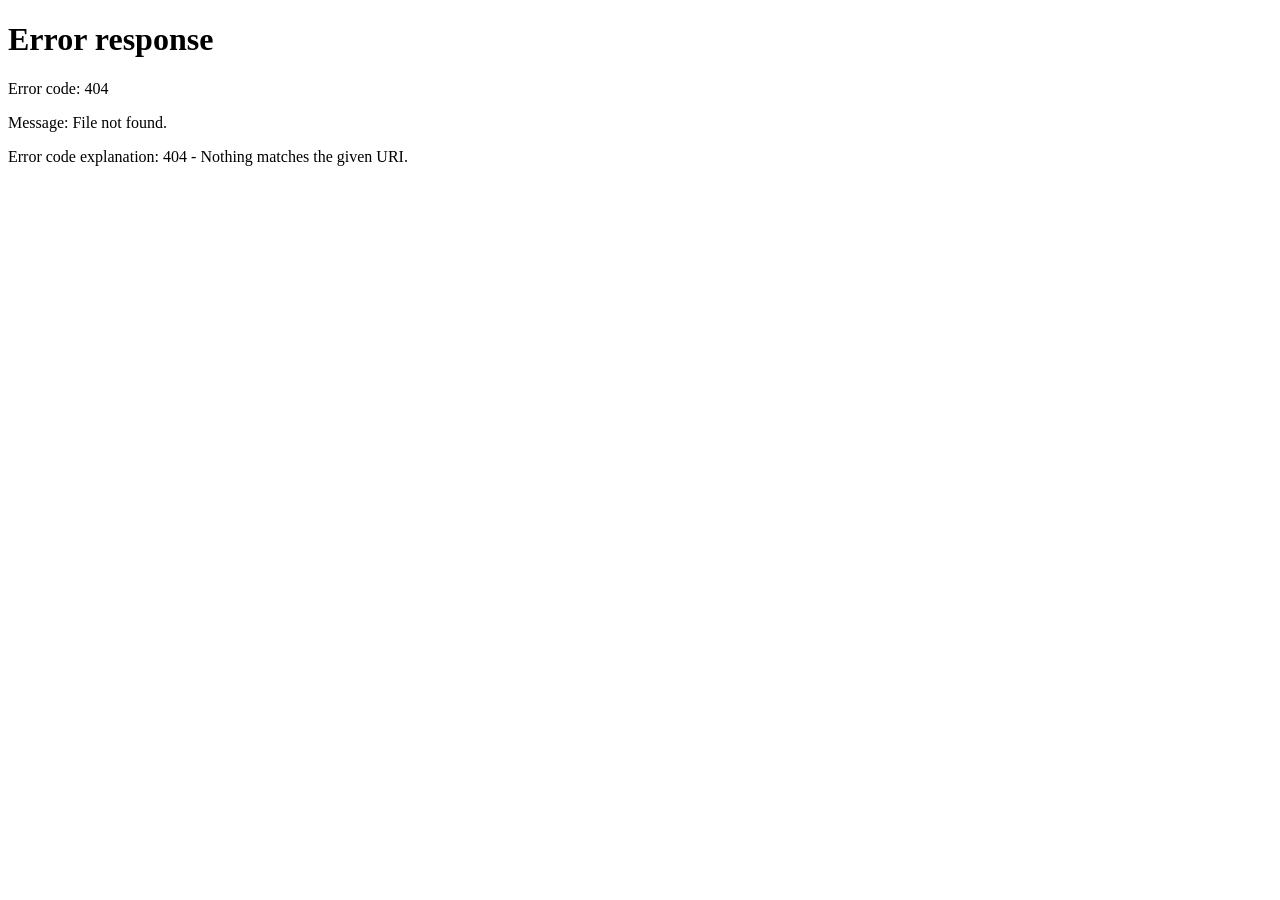
==== commit ed75c2d3: "Update links and script paths in index.html" ====
--- a/LUNETTE-GIFTS-FRONTEND/staff/index.html
+++ b/LUNETTE-GIFTS-FRONTEND/staff/index.html
@@ -46,7 +46,7 @@
                     <h1 class="dashboard-title">Staff Workshop Terminal</h1>
                     <p class="dashboard-desc">Assist walk-in clients, intake customer photos, and track production progress.</p>
                 </div>
-              <a href="../" target="_blank" class="btn-secondary" style="font-size: 12px; padding: 8px 16px;">
+              <a href="../index.html" target="_blank" class="btn-secondary" style="font-size: 12px; padding: 8px 16px;">
     👁️ View Live Boutique Store
 </a>
             </div>
@@ -286,9 +286,9 @@
     </div>
 
     <!-- Scripts -->
-    <script src="./js/config.js"></script>
-    <script src="./js/boutique.js"></script>
-    <script src="./js/staff.js"></script>
+    <script src="../js/config.js"></script>
+<script src="../js/boutique.js"></script>
+<script src="../js/staff.js"></script>
     <script>
         function switchStaffTab(paneId) {
             document.querySelectorAll('.staff-pane').forEach(p => p.style.display = 'none');
